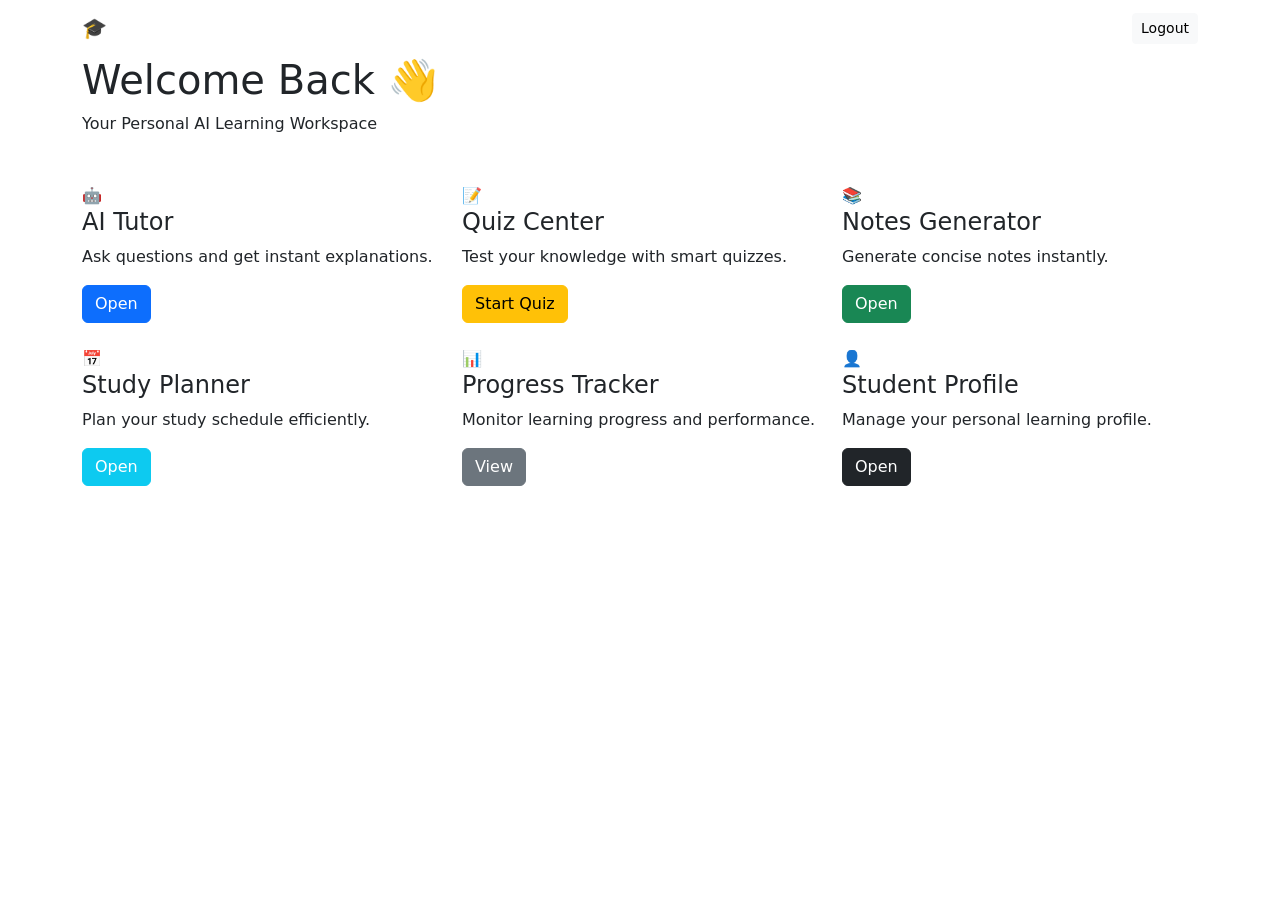
==== StudyBuddy_AI-Frontend/dashboard.html @ 46426905 "Initial upload of StudyBuddy AI" ====
<!DOCTYPE html>
<html lang="en">

<head>
    <meta charset="UTF-8">
    <meta name="viewport" content="width=device-width, initial-scale=1.0">
    <title>StudyBuddy AI Dashboard</title>

    <link href="https://cdn.jsdelivr.net/npm/bootstrap@5.3.3/dist/css/bootstrap.min.css" rel="stylesheet">

    <link href="https://fonts.googleapis.com/css2?family=Poppins:wght@300;400;500;600;700&display=swap"
        rel="stylesheet">

    <link rel="stylesheet" href="css/style.css">
</head>

<body>

    <!-- Navbar -->
    <nav class="navbar navbar-dark custom-navbar">
        <div class="container">
            <a class="navbar-brand fw-bold">
                🎓 StudyBuddy AI
            </a>

            <a href="index.html" class="btn btn-light btn-sm">
                Logout
            </a>
        </div>
    </nav>

    <!-- Welcome Section -->
    <section class="dashboard-header">
        <div class="container">

            <h1>Welcome Back 👋</h1>

            <p>
                Your Personal AI Learning Workspace
            </p>

        </div>
    </section>

    <!-- Dashboard Cards -->
    <div class="container my-5">

        <div class="row g-4">

            <!-- AI Tutor -->
            <div class="col-md-4">
                <div class="dashboard-card">
                    <div class="icon">🤖</div>

                    <h4>AI Tutor</h4>

                    <p>
                        Ask questions and get instant explanations.
                    </p>

                    <a href="ai.html" class="btn btn-primary">
                        Open
                    </a>
                </div>
            </div>

            <!-- Quiz Center -->
            <div class="col-md-4">
                <div class="dashboard-card">
                    <div class="icon">📝</div>

                    <h4>Quiz Center</h4>

                    <p>
                        Test your knowledge with smart quizzes.
                    </p>

                    <a href="quiz.html" class="btn btn-warning">
                        Start Quiz
                    </a>
                </div>
            </div>

            <!-- Notes Generator -->
            <div class="col-md-4">
                <div class="dashboard-card">
                    <div class="icon">📚</div>

                    <h4>Notes Generator</h4>

                    <p>
                        Generate concise notes instantly.
                    </p>

                    <button class="btn btn-success">
                        Open
                    </button>
                </div>
            </div>

            <!-- Study Planner -->
            <div class="col-md-4">
                <div class="dashboard-card">
                    <div class="icon">📅</div>

                    <h4>Study Planner</h4>

                    <p>
                        Plan your study schedule efficiently.
                    </p>

                    <button class="btn btn-info text-white">
                        Open
                    </button>
                </div>
            </div>

            <!-- Progress Tracker -->
            <div class="col-md-4">
                <div class="dashboard-card">
                    <div class="icon">📊</div>

                    <h4>Progress Tracker</h4>

                    <p>
                        Monitor learning progress and performance.
                    </p>

                    <button class="btn btn-secondary">
                        View
                    </button>
                </div>
            </div>

            <!-- Profile -->
            <div class="col-md-4">
                <div class="dashboard-card">
                    <div class="icon">👤</div>

                    <h4>Student Profile</h4>

                    <p>
                        Manage your personal learning profile.
                    </p>

                    <button class="btn btn-dark">
                        Open
                    </button>
                </div>
            </div>

        </div>

    </div>

</body>
</html>
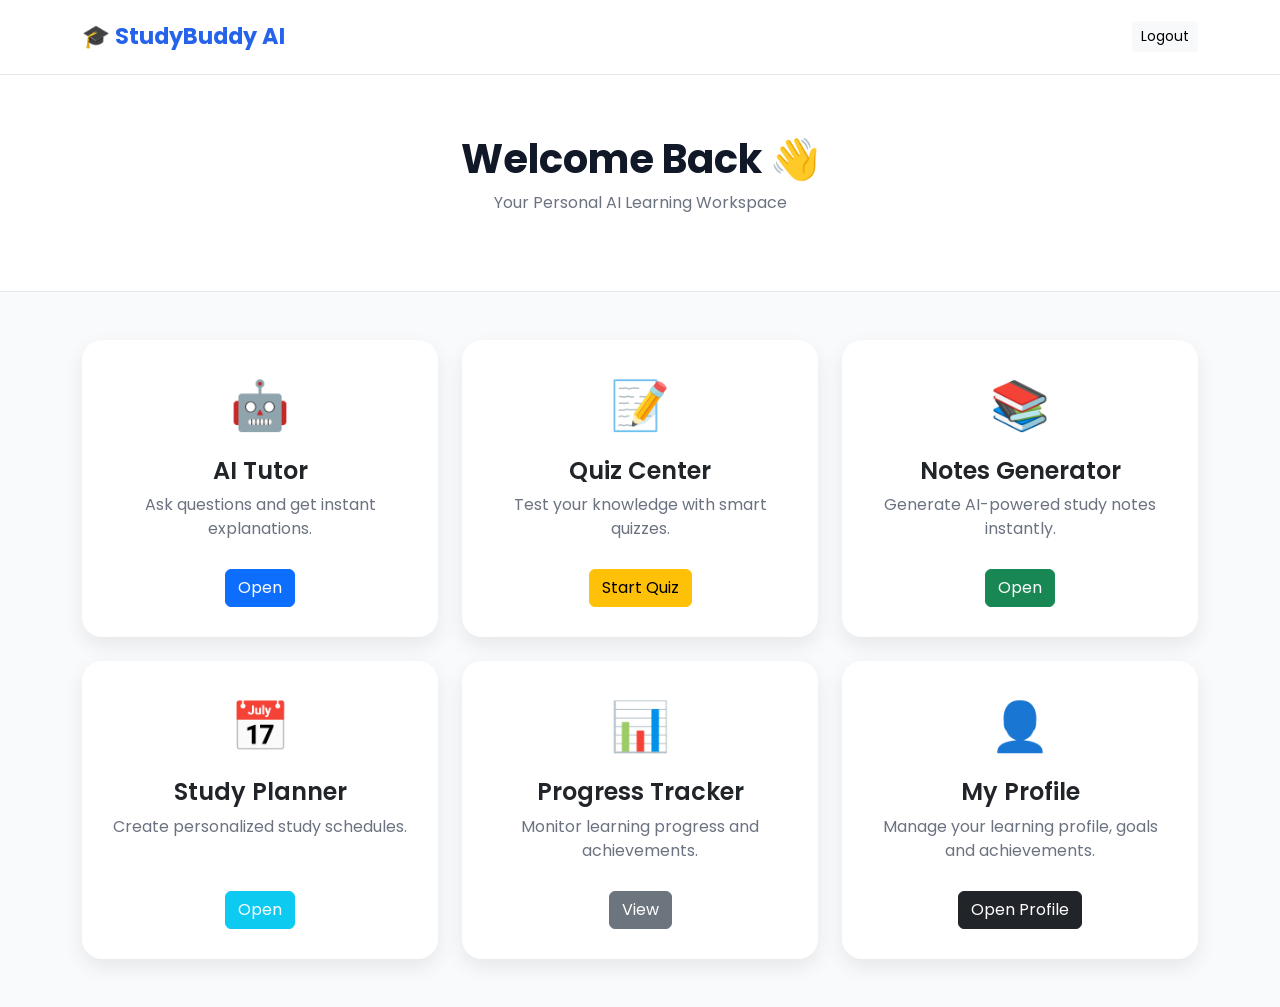
==== commit 4db94409: "Update dashboard layout and content descriptions" ====
--- a/StudyBuddy_AI-Frontend/dashboard.html
+++ b/StudyBuddy_AI-Frontend/dashboard.html
@@ -1,3 +1,4 @@
+
 <!DOCTYPE html>
 <html lang="en">
 
@@ -11,7 +12,7 @@
     <link href="https://fonts.googleapis.com/css2?family=Poppins:wght@300;400;500;600;700&display=swap"
         rel="stylesheet">
 
-    <link rel="stylesheet" href="css/style.css">
+    <link rel="stylesheet" href="style.css">
 </head>
 
 <body>
@@ -31,7 +32,7 @@
 
     <!-- Welcome Section -->
     <section class="dashboard-header">
-        <div class="container">
+        <div class="container text-center">
 
             <h1>Welcome Back 👋</h1>
 
@@ -89,12 +90,12 @@
                     <h4>Notes Generator</h4>
 
                     <p>
-                        Generate concise notes instantly.
+                        Generate AI-powered study notes instantly.
                     </p>
 
-                    <button class="btn btn-success">
+                    <a href="notes.html" class="btn btn-success">
                         Open
-                    </button>
+                    </a>
                 </div>
             </div>
 
@@ -106,12 +107,12 @@
                     <h4>Study Planner</h4>
 
                     <p>
-                        Plan your study schedule efficiently.
+                        Create personalized study schedules.
                     </p>
 
-                    <button class="btn btn-info text-white">
+                    <a href="planner.html" class="btn btn-info text-white">
                         Open
-                    </button>
+                    </a>
                 </div>
             </div>
 
@@ -123,35 +124,36 @@
                     <h4>Progress Tracker</h4>
 
                     <p>
-                        Monitor learning progress and performance.
+                        Monitor learning progress and achievements.
                     </p>
 
-                    <button class="btn btn-secondary">
+                    <a href="progress.html" class="btn btn-secondary">
                         View
-                    </button>
+                    </a>
                 </div>
             </div>
 
-            <!-- Profile -->
+            <!-- Student Profile -->
             <div class="col-md-4">
-                <div class="dashboard-card">
-                    <div class="icon">👤</div>
+        <div class="dashboard-card">
+        <div class="icon">👤</div>
 
-                    <h4>Student Profile</h4>
+        <h4>My Profile</h4>
 
-                    <p>
-                        Manage your personal learning profile.
-                    </p>
+        <p>
+            Manage your learning profile, goals and achievements.
+        </p>
 
-                    <button class="btn btn-dark">
-                        Open
-                    </button>
-                </div>
-            </div>
-
+        <a href="profile.html" class="btn btn-dark">
+            Open Profile
+        </a>
+    </div>
+</div>
         </div>
 
     </div>
 
 </body>
-</html>+
+</html>
+
--- a/StudyBuddy_AI-Frontend/style.css
+++ b/StudyBuddy_AI-Frontend/style.css
@@ -0,0 +1,220 @@
+*{
+    margin:0;
+    padding:0;
+    box-sizing:border-box;
+}
+
+body{
+    font-family:'Poppins',sans-serif;
+    background:#f8fafc;
+}
+
+/* Navbar */
+
+.custom-navbar{
+    background:#ffffff;
+    border-bottom:1px solid #e5e7eb;
+}
+
+.navbar-brand{
+    color:#2563eb !important;
+    font-weight:700;
+    font-size:1.4rem;
+}
+
+/* Hero Section */
+
+.hero-section{
+    background:#ffffff;
+    color:#111827;
+    text-align:center;
+    padding:40px 20px;
+}
+
+.hero-title{
+    font-size:3rem;
+    font-weight:700;
+}
+
+.highlight{
+    color:#2563eb;
+}
+
+.hero-subtitle{
+    margin-top:15px;
+    font-size:1.1rem;
+    color:#6b7280;
+}
+
+/* Cards */
+
+.custom-card{
+    border:none;
+    border-radius:20px;
+    box-shadow:0 10px 25px rgba(0,0,0,0.08);
+    transition:0.3s;
+}
+
+.custom-card:hover{
+    transform:translateY(-5px);
+}
+
+.form-control{
+    border-radius:12px;
+}
+
+/* Features */
+
+.feature-card{
+    background:white;
+    padding:25px;
+    text-align:center;
+    border-radius:20px;
+    box-shadow:0 5px 15px rgba(0,0,0,0.08);
+    transition:0.3s;
+    height:100%;
+}
+
+.feature-card:hover{
+    transform:translateY(-8px);
+}
+
+.feature-card h5{
+    margin-top:10px;
+    font-weight:600;
+}
+
+/* Dashboard */
+
+.dashboard-header{
+    background:#ffffff;
+    color:#111827;
+    padding:60px 20px;
+    text-align:center;
+    border-bottom:1px solid #e5e7eb;
+}
+
+.dashboard-header h1{
+    font-size:2.5rem;
+    font-weight:700;
+}
+
+.dashboard-header p{
+    color:#6b7280;
+}
+
+.dashboard-card{
+    background:white;
+    border-radius:20px;
+    padding:30px;
+    text-align:center;
+    height:100%;
+    box-shadow:0 8px 20px rgba(0,0,0,0.08);
+    transition:0.3s;
+}
+
+.dashboard-card:hover{
+    transform:translateY(-10px);
+}
+
+.dashboard-card .icon{
+    font-size:3rem;
+    margin-bottom:15px;
+}
+
+.dashboard-card h4{
+    font-weight:600;
+}
+
+.dashboard-card p{
+    color:#6b7280;
+    min-height:60px;
+}
+
+/* Footer */
+
+.footer{
+    text-align:center;
+    padding:20px;
+    background:#111827;
+    color:white;
+    margin-top:40px;
+}
+.nav-link{
+    color:#374151;
+    font-weight:500;
+    margin-left:15px;
+}
+
+.nav-link:hover{
+    color:#2563eb;
+}
+
+.navbar{
+    padding:15px 0;
+}
+.notes-container,
+.planner-container{
+    width:80%;
+    margin:auto;
+    padding:30px;
+}
+
+.notes-container input,
+.planner-container input{
+    width:100%;
+    padding:12px;
+    margin:10px 0;
+    border:1px solid #ddd;
+    border-radius:10px;
+}
+
+.notes-container button,
+.planner-container button{
+    padding:12px 25px;
+    cursor:pointer;
+    border:none;
+    border-radius:10px;
+    background:#2563eb;
+    color:white;
+    font-weight:600;
+}
+
+.notes-container button:hover,
+.planner-container button:hover{
+    background:#1d4ed8;
+}
+
+.notes-box,
+.planner-box{
+    margin-top:20px;
+    background:white;
+    padding:20px;
+    border-radius:10px;
+    box-shadow:0 2px 8px rgba(0,0,0,0.1);
+}
+
+.notes-box,
+.planner-box{
+    background:#f9fafb;
+    padding:20px;
+    border-radius:15px;
+    margin-top:20px;
+    text-align:left;
+}
+
+.notes-box h5,
+.planner-box h5{
+    color:#2563eb;
+    margin-bottom:15px;
+    font-weight:600;
+}
+
+#planOutput li{
+    margin-bottom:10px;
+}
+
+.icon{
+    font-size:3rem;
+    margin-bottom:15px;
+}
